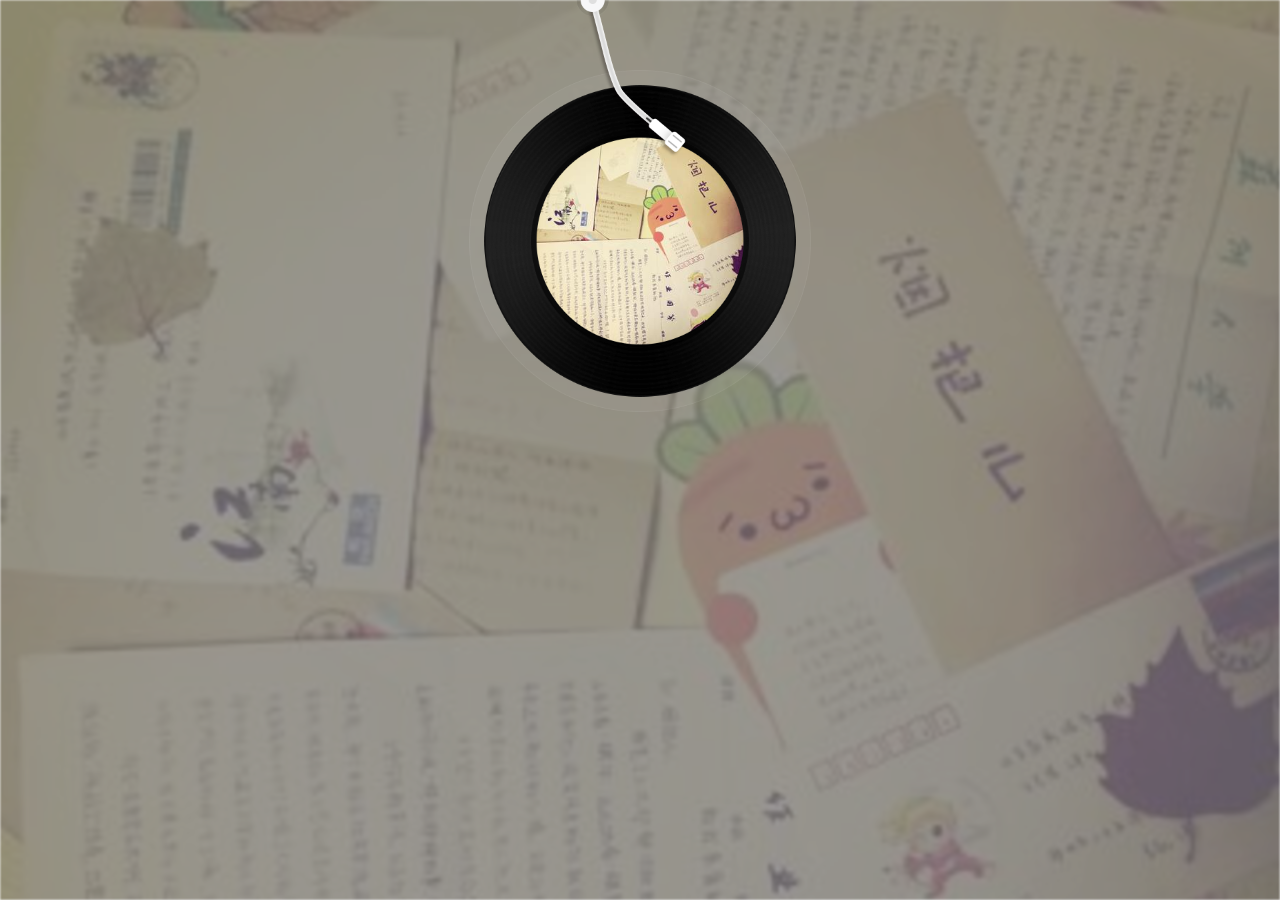
==== song.html @ 223de819 "删库重新完善" ====
<!DOCTYPE html>
<html lang="en">
<head>
    <meta charset="UTF-8">
    <meta name="viewport" content="width=device-width, initial-scale=1.0">
    <meta http-equiv="X-UA-Compatible" content="ie=edge">
    <title>songs</title>
    <link rel="stylesheet" href="./css/reset.css">
    <link rel="stylesheet" href="./css/song.css">
    <link rel="stylesheet" href="./css/media.css">
</head>
<body>
    <div class="cover">
       <div class="point"></div>
       <div class="disk">
           <span class=""></span>
           <div class="circle">
               <div class="img-wrap img-play">
                   <span class=""></span>
               </div>
           </div>
       </div>
       <div class="play"></div>
       <div class="lyric">
           <h2 class="lyric-h2"></h2>
           <div class="detail">
               <div class="detail-scroll">

               </div>
           </div>
       </div>
       <div class="action"></div>
    </div>
</body>
<script src="./node_modules/jquery/dist/jquery.min.js"></script>
<script src="./node_modules/leancloud-storage/dist/av-min.js"></script>
<script src="./js/play.js"></script>
</html>
---- css/song.css ----
.cover {
    position: relative;
    height: 100vh;
}

.cover::after {
    content: '';
    width: 100%;
    height: 100%;
    position: absolute;
    top: 0;
    left: 0;
    z-index: -2;
    background: url('../img/beautiful.jpg') no-repeat;
    background-size: cover;
    opacity: 0.65;
    filter: blur(1px) brightness(0.4);
}

.cover>.point{
    position: absolute;
    left: 45%;
    top: 0;
    width: 84px;
    height: 122px;
    background: url('../img/needle-ip6.png') no-repeat;
    background-size: contain;
    z-index: 3;
}

.disk {
    padding-top: 70px;
}

.disk .circle {
    position: relative;
    width: 248px;
    height: 248px;
    margin: 0 auto;
    position: relative;
}

.disk .circle::after {
    content: '';
    position: absolute;
    left: 0;
    top: 0;
    width: 100%;
    height: 100%;
    background: url('../img/disc-ip6.png') no-repeat;
    background-size: contain;
}

.disk .circle .img-wrap {
    position: absolute;
    left: 0;
    top: 0;
    width: 100%;
    height: 100%;
    border-radius: 50%;
    background: url('../img/beautiful.jpg') no-repeat center;
    background-size: cover;
    transform: scale(0.75)
}

.disk .circle .img-wrap.img-play{
    animation: img-play 12s linear infinite;
}
.disk .circle .img-wrap.img-play.pause{
    animation-play-state: paused;
}
@keyframes img-play {
    from {
        -webkit-transform: scale(0.75) rotate(0deg);
    }
    to {
        -webkit-transform: scale(0.75) rotate(360deg);
    }
}

.disk .play-btn{
    /* border: 1px solid red; */
    position: absolute;
    top: 50%;
    left: 50%;
    transform: translate(-50%,-50%);
    width: 50px;
    height: 50px;
    background: url('../img/playBtn.png') no-repeat;
    background-size: contain;
    z-index: 50; 
}
.lyric{
    text-align: center;
    color: #fff;
}
.lyric h2 span{
    text-align: center;
    font-size: 18px;
    line-height: 1.1;
    color: #fefefe;
    overflow: hidden;
    white-space: nowrap;
    text-overflow: ellipsis;
}

.lyric .detail{
    margin-top:10px; 
    /* border: 1px solid red; */
    height: 72px;
    overflow: hidden;
    padding: 0 35px;
}
.lyric .detail-scroll{
    transition: 0.3s;
}

.lyric .detail-scroll p{
    line-height: 1.5;
    font-size: 16px;
    color: #ccc;
}
.lyric .detail-scroll p.active{
    color:#fff;
}
---- css/media.css ----
@media screen and (min-width:360px) {
    .disk .circle {
        width: 296px;
        height: 296px;
    }
    .disk .circle .img-wrap .play-btn{
        width: 56px;
        height:56px ;
    }
    .cover>.point{
        width: 96px;
        height: 137px;
    }
}

@media screen and (min-width:414px) {
    .disk .circle {
        width: 342px;
        height: 342px;
    }
    .disk .circle .img-wrap .play-btn{
        width: 65px;
        height: 65px;
        background: url('../img/play_btn_3x.png') no-repeat;
        background-size: contain;
    }
    .cover>.point{
        width: 110px;
        height: 157px;
        background: url('../img/needle-plus.png') no-repeat;
        background-size: contain;
    }
}
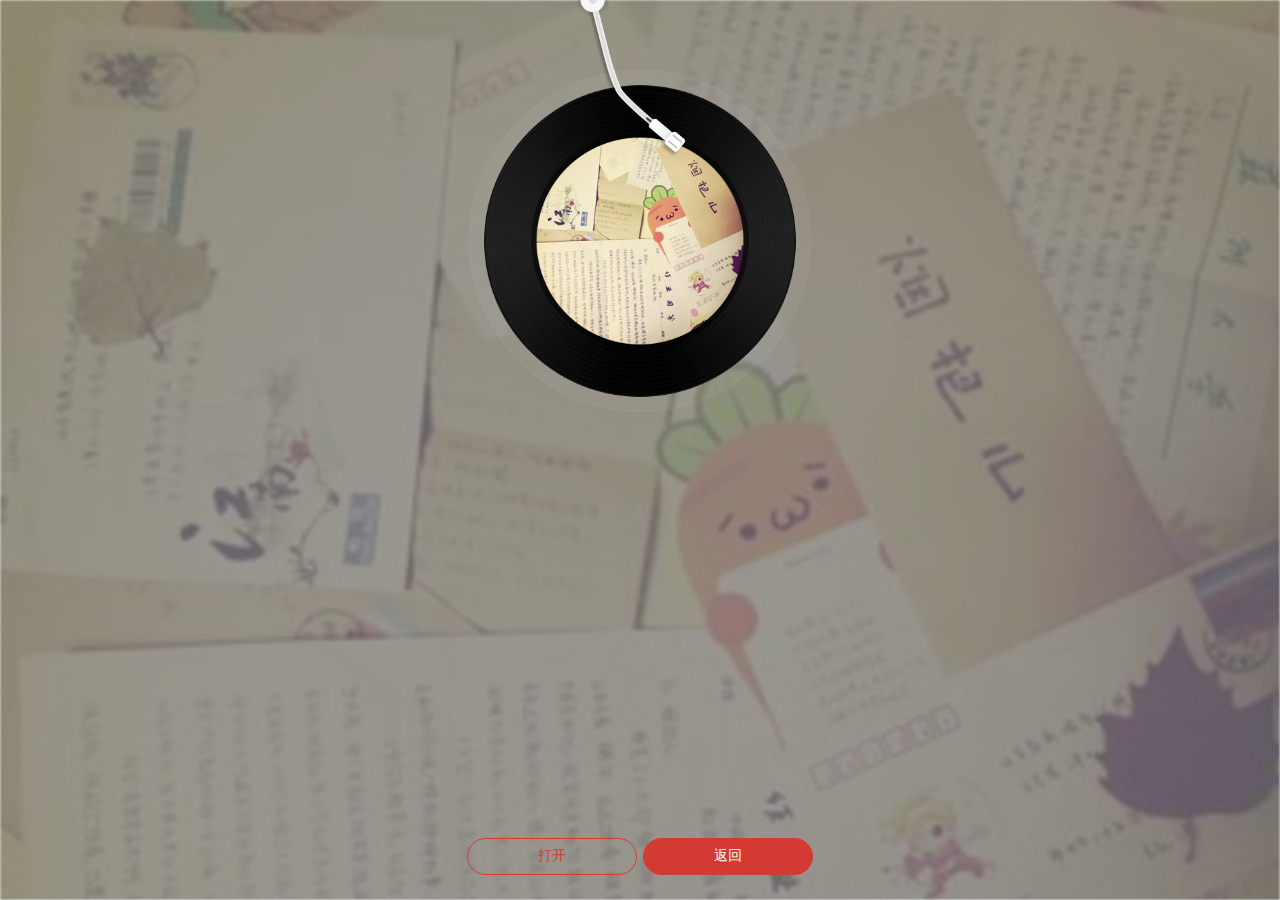
==== commit c75fc84a: "美化song.html" ====
--- a/song.html
+++ b/song.html
@@ -29,7 +29,10 @@
                </div>
            </div>
        </div>
-       <div class="action"></div>
+       <div class="more-aciton">
+        <a  class="open">打开</a>
+        <a class="loaded">返回</a>
+    </div>
     </div>
 </body>
 <script src="./node_modules/jquery/dist/jquery.min.js"></script>
--- a/css/song.css
+++ b/css/song.css
@@ -122,4 +122,26 @@
 }
 .lyric .detail-scroll p.active{
     color:#fff;
-}+}
+.more-aciton {
+    position: absolute;
+    text-align: center;
+    font-size: 1.8rem;
+    width: 100%;
+    bottom: 1em;
+  }
+  .more-aciton > a {
+    display: inline-block;
+    text-decoration: none;
+    padding: 0.6rem 5rem;
+    border: 1px solid #d33a31;
+    border-radius: 2rem;
+  }
+  .more-aciton .open {
+    color: #d33a31;
+  }
+  
+  .more-aciton .loaded {
+    color: white;
+    background: #d33a31;
+  }